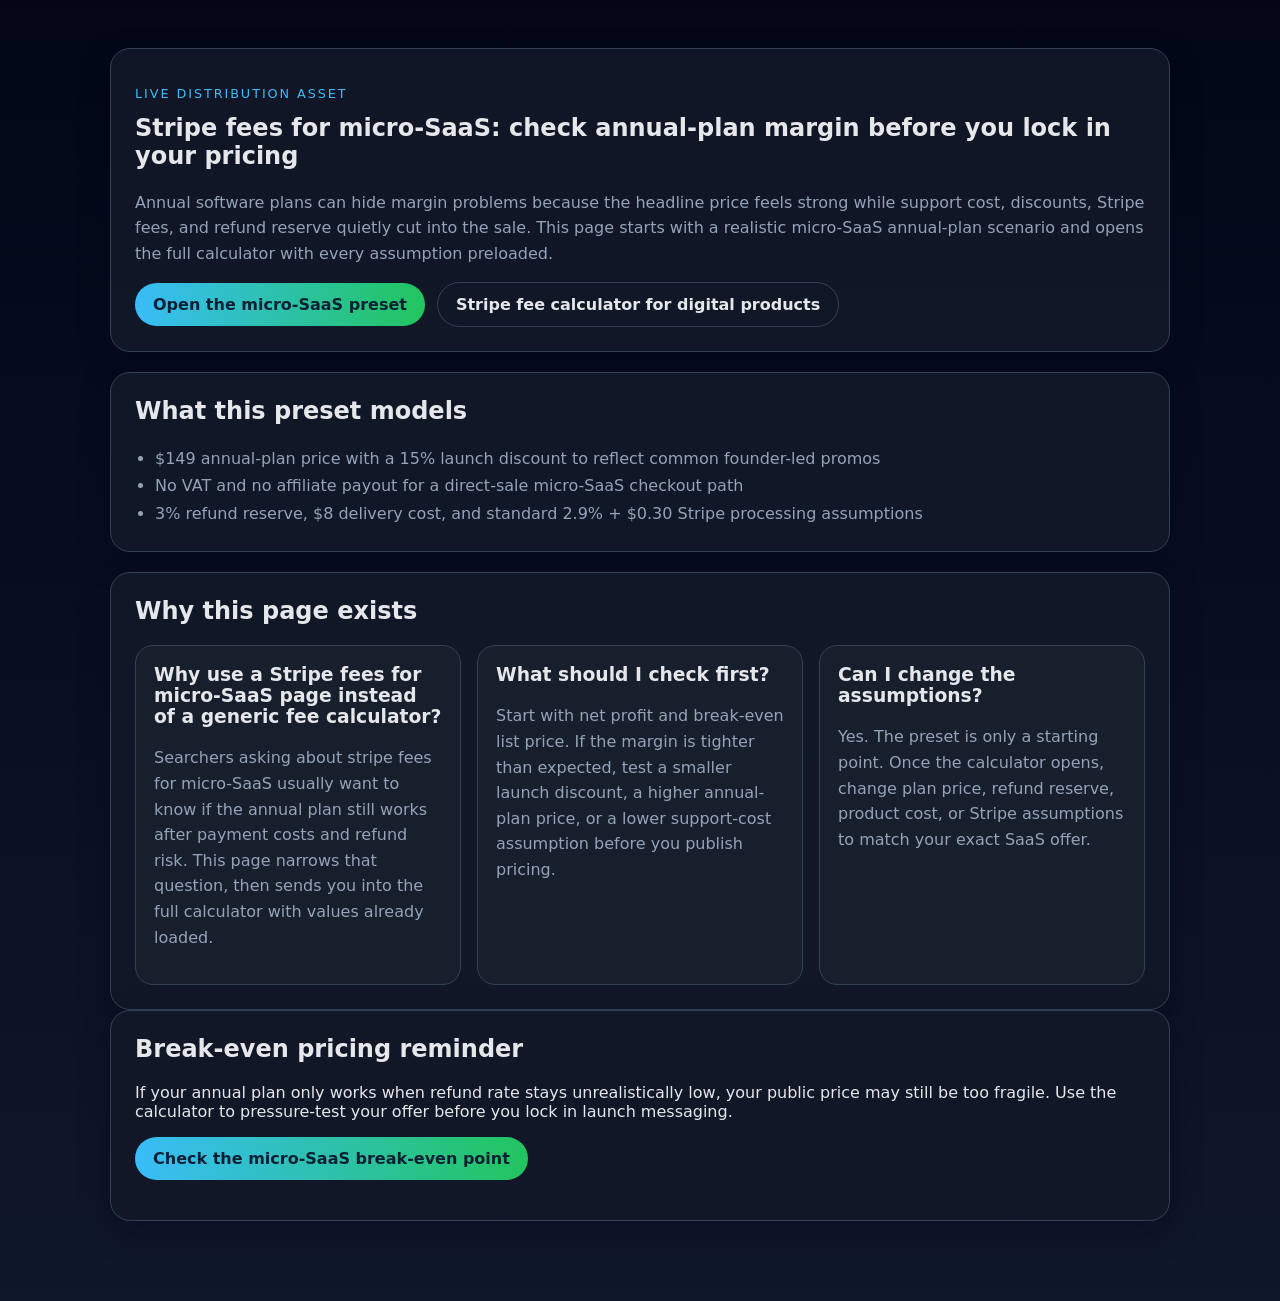
==== stripe-fees-for-micro-saas/index.html @ d5aef0cd "feat: publish micro-saas pricing guide" ====
<!doctype html>
<html lang="en">
  <head>
    <meta charset="UTF-8" />
    <meta name="viewport" content="width=device-width, initial-scale=1.0" />
    <title>Stripe Fees for Micro-SaaS | Stripe Profit Calculator</title>
    <meta
      name="description"
      content="Estimate Stripe fees for a micro-SaaS annual plan with discounts, refund reserve, fulfillment cost, and break-even pricing using a ready-loaded calculator scenario."
    />
    <link rel="stylesheet" href="../styles.css" />
  </head>
  <body>
    <main class="shell">
      <section class="hero card">
        <p class="eyebrow">Live distribution asset</p>
        <h1>Stripe fees for micro-SaaS: check annual-plan margin before you lock in your pricing</h1>
        <p class="subhead">
          Annual software plans can hide margin problems because the headline price feels strong while support cost, discounts,
          Stripe fees, and refund reserve quietly cut into the sale. This page starts with a realistic micro-SaaS annual-plan scenario
          and opens the full calculator with every assumption preloaded.
        </p>
        <div class="hero-actions">
          <a
            class="button-link"
            href="https://stripe-profit-calculator.vercel.app/?listPrice=149&productCost=8&couponPercent=15&vatPercent=0&affiliatePercent=0&refundRate=3&stripePercent=2.9&stripeFixed=0.3"
            >Open the micro-SaaS preset</a
          >
          <a class="button-link button-link-secondary" href="../">Stripe fee calculator for digital products</a>
        </div>
      </section>

      <section class="card notes">
        <h2>What this preset models</h2>
        <ul>
          <li>$149 annual-plan price with a 15% launch discount to reflect common founder-led promos</li>
          <li>No VAT and no affiliate payout for a direct-sale micro-SaaS checkout path</li>
          <li>3% refund reserve, $8 delivery cost, and standard 2.9% + $0.30 Stripe processing assumptions</li>
        </ul>
      </section>

      <section class="card faq">
        <h2>Why this page exists</h2>
        <div class="faq-grid">
          <article>
            <h3>Why use a Stripe fees for micro-SaaS page instead of a generic fee calculator?</h3>
            <p>
              Searchers asking about stripe fees for micro-SaaS usually want to know if the annual plan still works after payment costs and refund risk.
              This page narrows that question, then sends you into the full calculator with values already loaded.
            </p>
          </article>
          <article>
            <h3>What should I check first?</h3>
            <p>
              Start with net profit and break-even list price. If the margin is tighter than expected, test a smaller launch discount,
              a higher annual-plan price, or a lower support-cost assumption before you publish pricing.
            </p>
          </article>
          <article>
            <h3>Can I change the assumptions?</h3>
            <p>
              Yes. The preset is only a starting point. Once the calculator opens, change plan price, refund reserve, product cost,
              or Stripe assumptions to match your exact SaaS offer.
            </p>
          </article>
        </div>
      </section>

      <section class="card notes">
        <h2>Break-even pricing reminder</h2>
        <p>
          If your annual plan only works when refund rate stays unrealistically low, your public price may still be too fragile.
          Use the calculator to pressure-test your offer before you lock in launch messaging.
        </p>
        <p>
          <a class="button-link" href="https://stripe-profit-calculator.vercel.app/?listPrice=149&productCost=8&couponPercent=15&vatPercent=0&affiliatePercent=0&refundRate=3&stripePercent=2.9&stripeFixed=0.3">Check the micro-SaaS break-even point</a>
        </p>
      </section>
    </main>
  </body>
</html>
---- styles.css ----
:root {
  color-scheme: dark;
  --bg: #0f172a;
  --panel: #111827;
  --panel-2: #1f2937;
  --text: #e5e7eb;
  --muted: #94a3b8;
  --accent: #38bdf8;
  --accent-2: #22c55e;
  --border: #334155;
}

* {
  box-sizing: border-box;
}

html {
  scroll-behavior: smooth;
}

body {
  margin: 0;
  font-family: Inter, ui-sans-serif, system-ui, sans-serif;
  background: linear-gradient(180deg, #020617, var(--bg));
  color: var(--text);
}

.shell {
  max-width: 1100px;
  margin: 0 auto;
  padding: 48px 20px 80px;
}

.hero {
  margin-bottom: 20px;
}

.eyebrow {
  text-transform: uppercase;
  letter-spacing: 0.15em;
  color: var(--accent);
  font-size: 0.8rem;
}

h1, h2, h3 {
  margin-top: 0;
}

.subhead,
.hint,
.preset-card p,
.faq p {
  color: var(--muted);
  line-height: 1.6;
}

.compact {
  margin-bottom: 0;
}

.hero-actions,
.share-block {
  display: flex;
  flex-wrap: wrap;
  gap: 12px;
  align-items: center;
}

.button-link,
button {
  border: 0;
  border-radius: 999px;
  background: linear-gradient(90deg, var(--accent), var(--accent-2));
  color: #062033;
  font-weight: 700;
  padding: 12px 18px;
  cursor: pointer;
  text-decoration: none;
  display: inline-flex;
  align-items: center;
  justify-content: center;
}

.button-link-secondary {
  background: transparent;
  color: var(--text);
  border: 1px solid var(--border);
}

.grid {
  display: grid;
  grid-template-columns: repeat(auto-fit, minmax(320px, 1fr));
  gap: 20px;
  margin: 20px 0;
}

.card {
  background: rgba(17, 24, 39, 0.95);
  border: 1px solid var(--border);
  border-radius: 20px;
  padding: 24px;
  box-shadow: 0 12px 30px rgba(2, 6, 23, 0.35);
}

.section-heading {
  display: flex;
  flex-wrap: wrap;
  gap: 16px;
  justify-content: space-between;
  align-items: end;
  margin-bottom: 18px;
}

.field-grid,
.preset-grid,
.faq-grid {
  display: grid;
  grid-template-columns: repeat(auto-fit, minmax(220px, 1fr));
  gap: 16px;
}

.field-grid {
  margin: 18px 0;
}

.preset-card {
  padding: 18px;
  border-radius: 18px;
  border: 1px solid var(--border);
  background: rgba(31, 41, 55, 0.7);
}

.preset-button {
  width: 100%;
  margin-top: 8px;
}

label {
  display: flex;
  flex-direction: column;
  gap: 8px;
  color: var(--muted);
  font-size: 0.95rem;
}

input {
  width: 100%;
  border-radius: 12px;
  border: 1px solid var(--border);
  background: var(--panel-2);
  color: var(--text);
  padding: 12px 14px;
  font-size: 1rem;
}

.results {
  display: grid;
  grid-template-columns: 1fr auto;
  gap: 12px 16px;
  margin: 0 0 20px;
}

.results dt {
  color: var(--muted);
}

.results dd {
  margin: 0;
  font-weight: 700;
}

.share-block {
  align-items: flex-end;
}

.share-block label {
  flex: 1 1 320px;
}

.notes ul {
  margin: 0;
  padding-left: 20px;
  line-height: 1.7;
  color: var(--muted);
}

.faq {
  margin-top: 20px;
}

.faq article {
  padding: 18px;
  border-radius: 18px;
  border: 1px solid var(--border);
  background: rgba(31, 41, 55, 0.45);
}

@media (max-width: 640px) {
  .shell {
    padding: 24px 16px 48px;
  }

  .section-heading {
    align-items: flex-start;
  }

  .share-block,
  .hero-actions {
    flex-direction: column;
    align-items: stretch;
  }
}
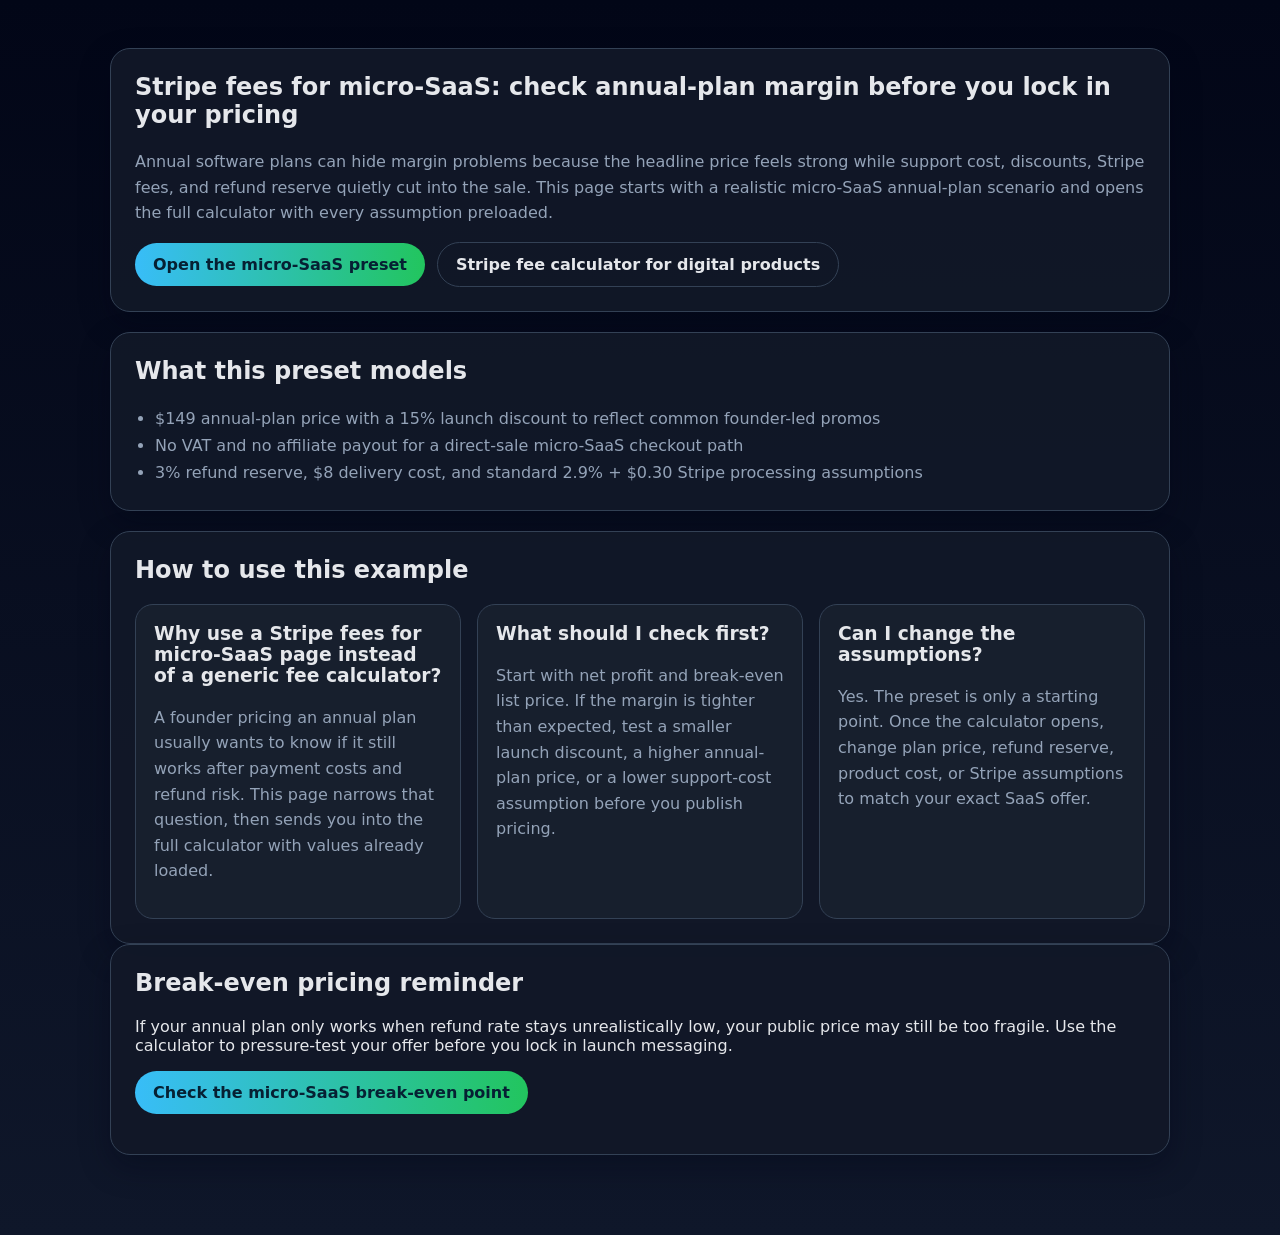
==== commit 015633cd: "Improve ProfitAfterFees share stack and pricing page" ====
--- a/stripe-fees-for-micro-saas/index.html
+++ b/stripe-fees-for-micro-saas/index.html
@@ -3,7 +3,7 @@
   <head>
     <meta charset="UTF-8" />
     <meta name="viewport" content="width=device-width, initial-scale=1.0" />
-    <title>Stripe Fees for Micro-SaaS | Stripe Profit Calculator</title>
+    <title>Stripe Fees for Micro-SaaS | Profit After Fees</title>
     <meta
       name="description"
       content="Estimate Stripe fees for a micro-SaaS annual plan with discounts, refund reserve, fulfillment cost, and break-even pricing using a ready-loaded calculator scenario."
@@ -13,8 +13,7 @@
   <body>
     <main class="shell">
       <section class="hero card">
-        <p class="eyebrow">Live distribution asset</p>
-        <h1>Stripe fees for micro-SaaS: check annual-plan margin before you lock in your pricing</h1>
+                <h1>Stripe fees for micro-SaaS: check annual-plan margin before you lock in your pricing</h1>
         <p class="subhead">
           Annual software plans can hide margin problems because the headline price feels strong while support cost, discounts,
           Stripe fees, and refund reserve quietly cut into the sale. This page starts with a realistic micro-SaaS annual-plan scenario
@@ -23,7 +22,7 @@
         <div class="hero-actions">
           <a
             class="button-link"
-            href="https://stripe-profit-calculator.vercel.app/?listPrice=149&productCost=8&couponPercent=15&vatPercent=0&affiliatePercent=0&refundRate=3&stripePercent=2.9&stripeFixed=0.3"
+            href="https://profitafterfees.com/?listPrice=149&productCost=8&couponPercent=15&vatPercent=0&affiliatePercent=0&refundRate=3&stripePercent=2.9&stripeFixed=0.3"
             >Open the micro-SaaS preset</a
           >
           <a class="button-link button-link-secondary" href="../">Stripe fee calculator for digital products</a>
@@ -40,12 +39,12 @@
       </section>
 
       <section class="card faq">
-        <h2>Why this page exists</h2>
+        <h2>How to use this example</h2>
         <div class="faq-grid">
           <article>
             <h3>Why use a Stripe fees for micro-SaaS page instead of a generic fee calculator?</h3>
             <p>
-              Searchers asking about stripe fees for micro-SaaS usually want to know if the annual plan still works after payment costs and refund risk.
+              A founder pricing an annual plan usually wants to know if it still works after payment costs and refund risk.
               This page narrows that question, then sends you into the full calculator with values already loaded.
             </p>
           </article>
@@ -73,7 +72,7 @@
           Use the calculator to pressure-test your offer before you lock in launch messaging.
         </p>
         <p>
-          <a class="button-link" href="https://stripe-profit-calculator.vercel.app/?listPrice=149&productCost=8&couponPercent=15&vatPercent=0&affiliatePercent=0&refundRate=3&stripePercent=2.9&stripeFixed=0.3">Check the micro-SaaS break-even point</a>
+          <a class="button-link" href="https://profitafterfees.com/?listPrice=149&productCost=8&couponPercent=15&vatPercent=0&affiliatePercent=0&refundRate=3&stripePercent=2.9&stripeFixed=0.3">Check the micro-SaaS break-even point</a>
         </p>
       </section>
     </main>
--- a/styles.css
+++ b/styles.css
@@ -64,6 +64,24 @@
   flex-wrap: wrap;
   gap: 12px;
   align-items: center;
+}
+
+.hero-points {
+  display: grid;
+  grid-template-columns: repeat(auto-fit, minmax(180px, 1fr));
+  gap: 12px;
+  list-style: none;
+  padding: 0;
+  margin: 18px 0 0;
+}
+
+.hero-points li {
+  border: 1px solid var(--border);
+  border-radius: 999px;
+  padding: 10px 14px;
+  color: var(--text);
+  background: rgba(31, 41, 55, 0.6);
+  text-align: center;
 }
 
 .button-link,
